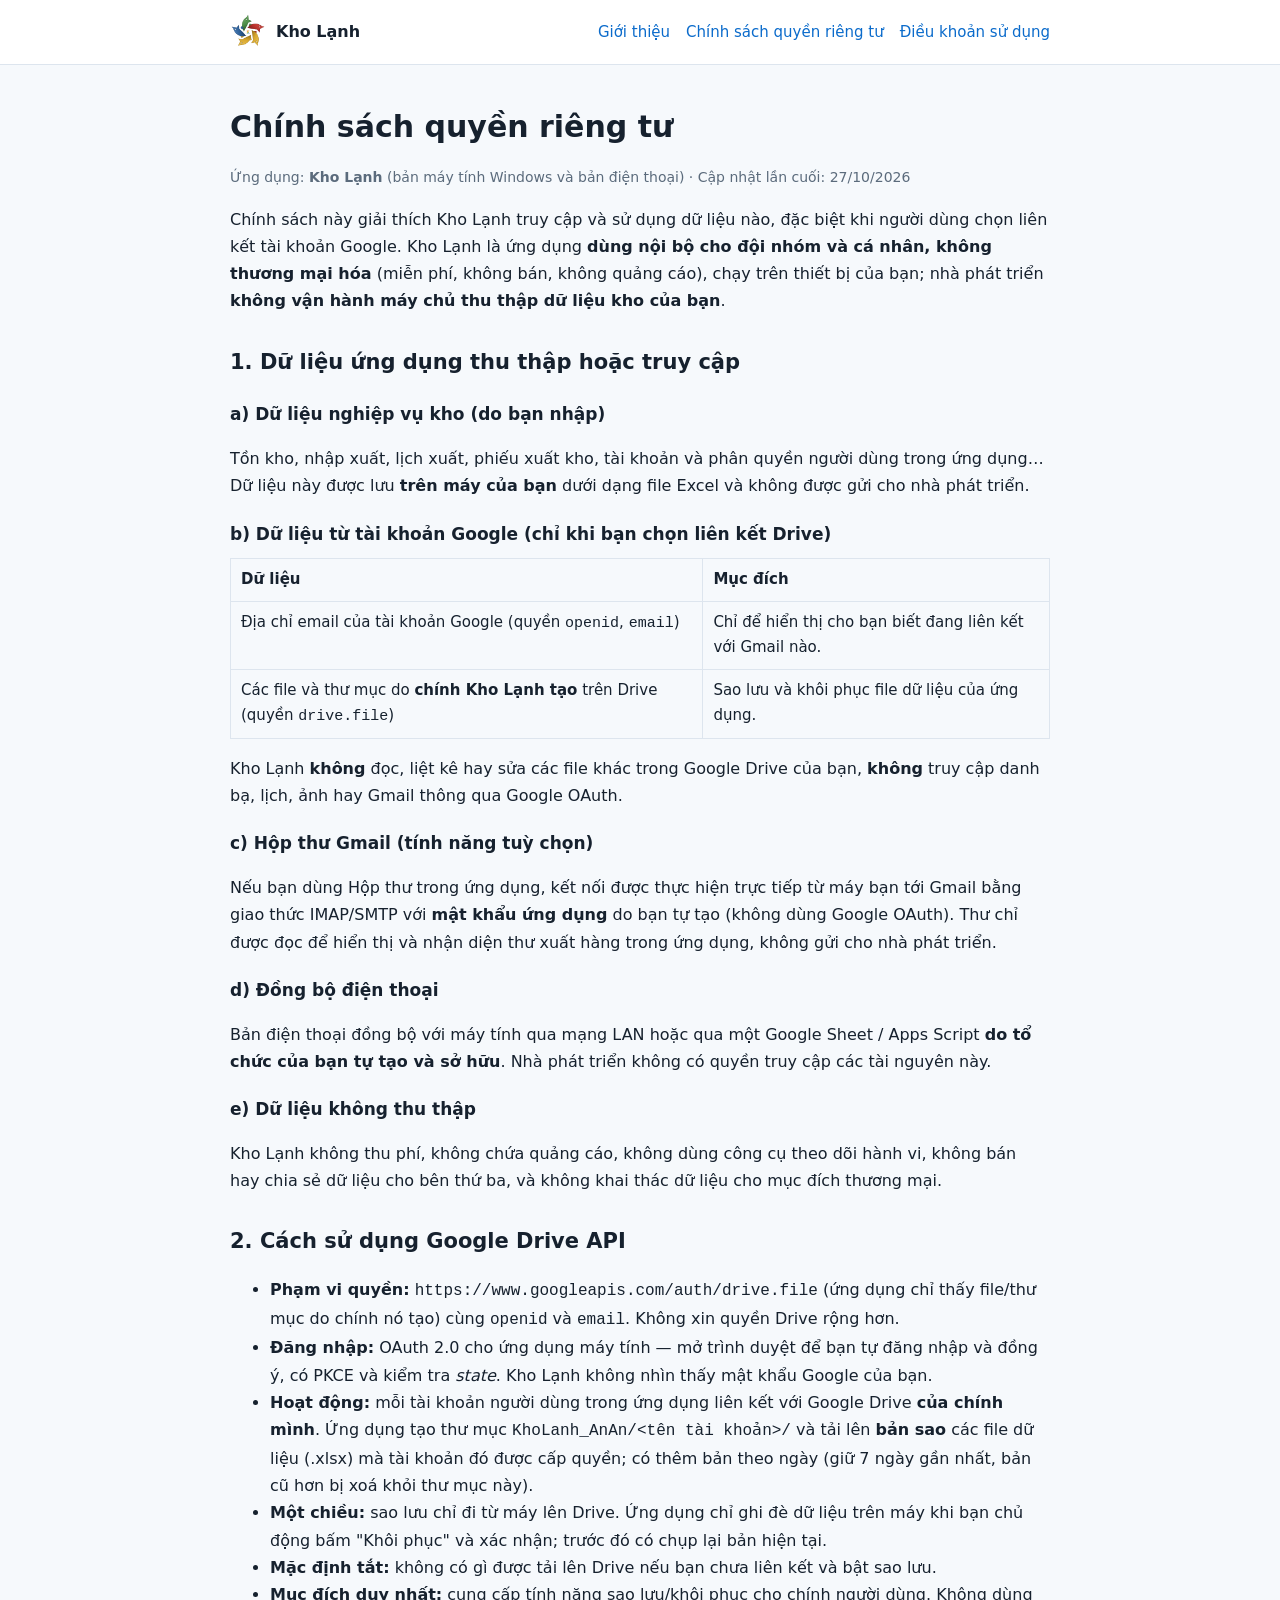
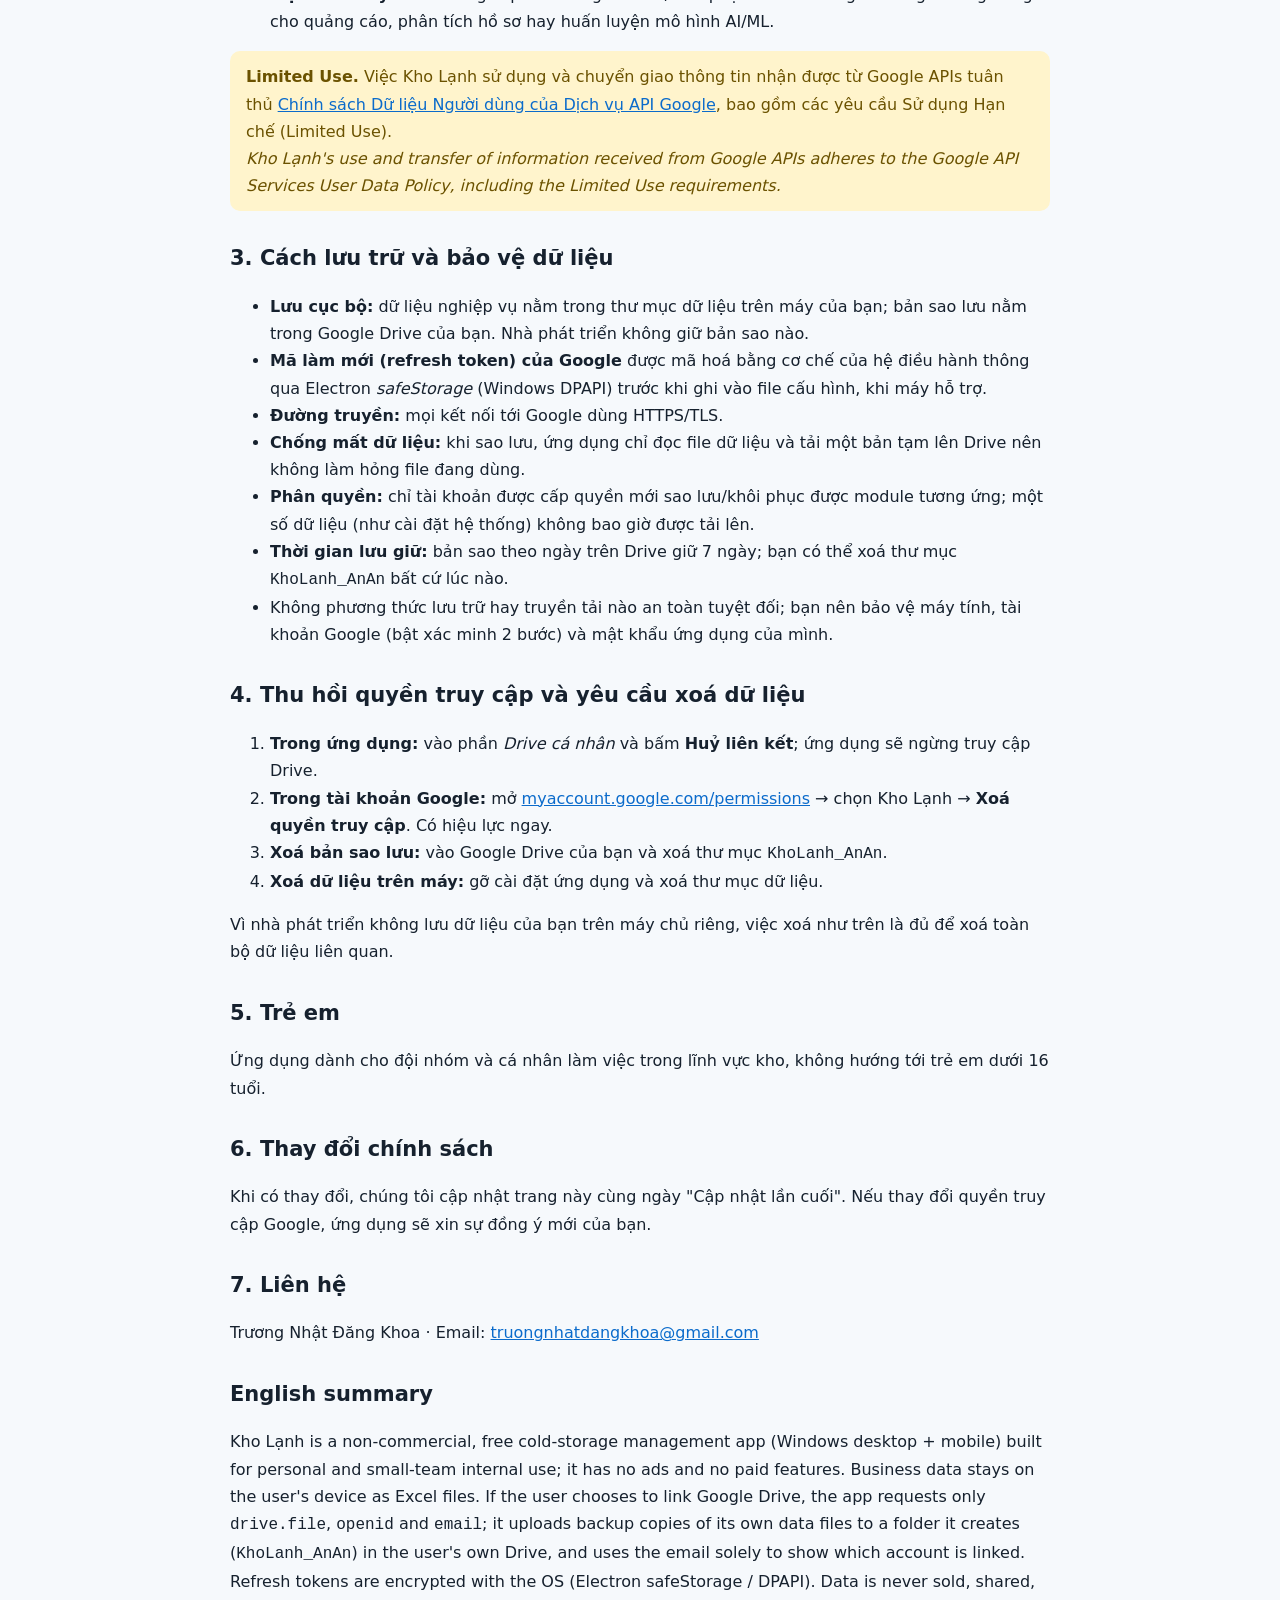
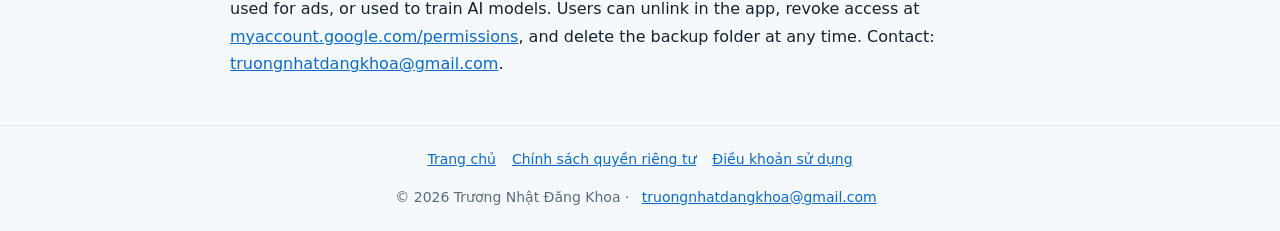
==== privacy.html @ 7b830be9 "Add files via upload" ====
<!DOCTYPE html><html lang="vi"><head><meta charset="utf-8"><meta name="viewport" content="width=device-width,initial-scale=1"><link rel="icon" href="icon.png"><title>Chính sách quyền riêng tư — Kho Lạnh</title><meta name="description" content="Chính sách quyền riêng tư của ứng dụng Kho Lạnh: dữ liệu thu thập, cách sử dụng Google Drive API, lưu trữ, bảo mật và thu hồi quyền truy cập."><link rel="stylesheet" href="style.css"></head><body>
<header class="top"><div class="wrap"><a class="brand" href="index.html"><img src="icon.png" alt="Logo Kho Lạnh">Kho Lạnh</a><nav><a href="index.html">Giới thiệu</a><a href="privacy.html">Chính sách quyền riêng tư</a><a href="terms.html">Điều khoản sử dụng</a></nav></div></header>
<main class="wrap">
<h1>Chính sách quyền riêng tư</h1>
<p class="meta">Ứng dụng: <b>Kho Lạnh</b> (bản máy tính Windows và bản điện thoại) · Cập nhật lần cuối: 27/10/2026</p>
<p>Chính sách này giải thích Kho Lạnh truy cập và sử dụng dữ liệu nào, đặc biệt khi người dùng chọn liên kết tài khoản Google. Kho Lạnh là ứng dụng <b>dùng nội bộ cho đội nhóm và cá nhân, không thương mại hóa</b> (miễn phí, không bán, không quảng cáo), chạy trên thiết bị của bạn; nhà phát triển <b>không vận hành máy chủ thu thập dữ liệu kho của bạn</b>.</p>

<h2>1. Dữ liệu ứng dụng thu thập hoặc truy cập</h2>
<h3>a) Dữ liệu nghiệp vụ kho (do bạn nhập)</h3>
<p>Tồn kho, nhập xuất, lịch xuất, phiếu xuất kho, tài khoản và phân quyền người dùng trong ứng dụng… Dữ liệu này được lưu <b>trên máy của bạn</b> dưới dạng file Excel và không được gửi cho nhà phát triển.</p>
<h3>b) Dữ liệu từ tài khoản Google (chỉ khi bạn chọn liên kết Drive)</h3>
<table><tr><th>Dữ liệu</th><th>Mục đích</th></tr>
<tr><td>Địa chỉ email của tài khoản Google (quyền <code>openid</code>, <code>email</code>)</td><td>Chỉ để hiển thị cho bạn biết đang liên kết với Gmail nào.</td></tr>
<tr><td>Các file và thư mục do <b>chính Kho Lạnh tạo</b> trên Drive (quyền <code>drive.file</code>)</td><td>Sao lưu và khôi phục file dữ liệu của ứng dụng.</td></tr></table>
<p>Kho Lạnh <b>không</b> đọc, liệt kê hay sửa các file khác trong Google Drive của bạn, <b>không</b> truy cập danh bạ, lịch, ảnh hay Gmail thông qua Google OAuth.</p>
<h3>c) Hộp thư Gmail (tính năng tuỳ chọn)</h3>
<p>Nếu bạn dùng Hộp thư trong ứng dụng, kết nối được thực hiện trực tiếp từ máy bạn tới Gmail bằng giao thức IMAP/SMTP với <b>mật khẩu ứng dụng</b> do bạn tự tạo (không dùng Google OAuth). Thư chỉ được đọc để hiển thị và nhận diện thư xuất hàng trong ứng dụng, không gửi cho nhà phát triển.</p>
<h3>d) Đồng bộ điện thoại</h3>
<p>Bản điện thoại đồng bộ với máy tính qua mạng LAN hoặc qua một Google Sheet / Apps Script <b>do tổ chức của bạn tự tạo và sở hữu</b>. Nhà phát triển không có quyền truy cập các tài nguyên này.</p>
<h3>e) Dữ liệu không thu thập</h3>
<p>Kho Lạnh không thu phí, không chứa quảng cáo, không dùng công cụ theo dõi hành vi, không bán hay chia sẻ dữ liệu cho bên thứ ba, và không khai thác dữ liệu cho mục đích thương mại.</p>

<h2>2. Cách sử dụng Google Drive API</h2>
<ul>
<li><b>Phạm vi quyền:</b> <code>https://www.googleapis.com/auth/drive.file</code> (ứng dụng chỉ thấy file/thư mục do chính nó tạo) cùng <code>openid</code> và <code>email</code>. Không xin quyền Drive rộng hơn.</li>
<li><b>Đăng nhập:</b> OAuth 2.0 cho ứng dụng máy tính — mở trình duyệt để bạn tự đăng nhập và đồng ý, có PKCE và kiểm tra <i>state</i>. Kho Lạnh không nhìn thấy mật khẩu Google của bạn.</li>
<li><b>Hoạt động:</b> mỗi tài khoản người dùng trong ứng dụng liên kết với Google Drive <b>của chính mình</b>. Ứng dụng tạo thư mục <code>KhoLanh_AnAn/&lt;tên tài khoản&gt;/</code> và tải lên <b>bản sao</b> các file dữ liệu (.xlsx) mà tài khoản đó được cấp quyền; có thêm bản theo ngày (giữ 7 ngày gần nhất, bản cũ hơn bị xoá khỏi thư mục này).</li>
<li><b>Một chiều:</b> sao lưu chỉ đi từ máy lên Drive. Ứng dụng chỉ ghi đè dữ liệu trên máy khi bạn chủ động bấm "Khôi phục" và xác nhận; trước đó có chụp lại bản hiện tại.</li>
<li><b>Mặc định tắt:</b> không có gì được tải lên Drive nếu bạn chưa liên kết và bật sao lưu.</li>
<li><b>Mục đích duy nhất:</b> cung cấp tính năng sao lưu/khôi phục cho chính người dùng. Không dùng cho quảng cáo, phân tích hồ sơ hay huấn luyện mô hình AI/ML.</li>
</ul>
<div class="note"><b>Limited Use.</b> Việc Kho Lạnh sử dụng và chuyển giao thông tin nhận được từ Google APIs tuân thủ <a href="https://developers.google.com/terms/api-services-user-data-policy#additional_requirements_for_specific_api_scopes">Chính sách Dữ liệu Người dùng của Dịch vụ API Google</a>, bao gồm các yêu cầu Sử dụng Hạn chế (Limited Use).<br><i>Kho Lạnh's use and transfer of information received from Google APIs adheres to the Google API Services User Data Policy, including the Limited Use requirements.</i></div>

<h2>3. Cách lưu trữ và bảo vệ dữ liệu</h2>
<ul>
<li><b>Lưu cục bộ:</b> dữ liệu nghiệp vụ nằm trong thư mục dữ liệu trên máy của bạn; bản sao lưu nằm trong Google Drive của bạn. Nhà phát triển không giữ bản sao nào.</li>
<li><b>Mã làm mới (refresh token) của Google</b> được mã hoá bằng cơ chế của hệ điều hành thông qua Electron <i>safeStorage</i> (Windows DPAPI) trước khi ghi vào file cấu hình, khi máy hỗ trợ.</li>
<li><b>Đường truyền:</b> mọi kết nối tới Google dùng HTTPS/TLS.</li>
<li><b>Chống mất dữ liệu:</b> khi sao lưu, ứng dụng chỉ đọc file dữ liệu và tải một bản tạm lên Drive nên không làm hỏng file đang dùng.</li>
<li><b>Phân quyền:</b> chỉ tài khoản được cấp quyền mới sao lưu/khôi phục được module tương ứng; một số dữ liệu (như cài đặt hệ thống) không bao giờ được tải lên.</li>
<li><b>Thời gian lưu giữ:</b> bản sao theo ngày trên Drive giữ 7 ngày; bạn có thể xoá thư mục <code>KhoLanh_AnAn</code> bất cứ lúc nào.</li>
<li>Không phương thức lưu trữ hay truyền tải nào an toàn tuyệt đối; bạn nên bảo vệ máy tính, tài khoản Google (bật xác minh 2 bước) và mật khẩu ứng dụng của mình.</li>
</ul>

<h2>4. Thu hồi quyền truy cập và yêu cầu xoá dữ liệu</h2>
<ol>
<li><b>Trong ứng dụng:</b> vào phần <i>Drive cá nhân</i> và bấm <b>Huỷ liên kết</b>; ứng dụng sẽ ngừng truy cập Drive.</li>
<li><b>Trong tài khoản Google:</b> mở <a href="https://myaccount.google.com/permissions">myaccount.google.com/permissions</a> → chọn Kho Lạnh → <b>Xoá quyền truy cập</b>. Có hiệu lực ngay.</li>
<li><b>Xoá bản sao lưu:</b> vào Google Drive của bạn và xoá thư mục <code>KhoLanh_AnAn</code>.</li>
<li><b>Xoá dữ liệu trên máy:</b> gỡ cài đặt ứng dụng và xoá thư mục dữ liệu.</li>
</ol>
<p>Vì nhà phát triển không lưu dữ liệu của bạn trên máy chủ riêng, việc xoá như trên là đủ để xoá toàn bộ dữ liệu liên quan.</p>

<h2>5. Trẻ em</h2><p>Ứng dụng dành cho đội nhóm và cá nhân làm việc trong lĩnh vực kho, không hướng tới trẻ em dưới 16 tuổi.</p>
<h2>6. Thay đổi chính sách</h2><p>Khi có thay đổi, chúng tôi cập nhật trang này cùng ngày "Cập nhật lần cuối". Nếu thay đổi quyền truy cập Google, ứng dụng sẽ xin sự đồng ý mới của bạn.</p>
<h2>7. Liên hệ</h2>
<p>Trương Nhật Đăng Khoa · Email: <a href="mailto:truongnhatdangkhoa@gmail.com">truongnhatdangkhoa@gmail.com</a></p>

<h2>English summary</h2>
<p>Kho Lạnh is a non-commercial, free cold-storage management app (Windows desktop + mobile) built for personal and small-team internal use; it has no ads and no paid features. Business data stays on the user's device as Excel files. If the user chooses to link Google Drive, the app requests only <code>drive.file</code>, <code>openid</code> and <code>email</code>; it uploads backup copies of its own data files to a folder it creates (<code>KhoLanh_AnAn</code>) in the user's own Drive, and uses the email solely to show which account is linked. Refresh tokens are encrypted with the OS (Electron safeStorage / DPAPI). Data is never sold, shared, used for ads, or used to train AI models. Users can unlink in the app, revoke access at <a href="https://myaccount.google.com/permissions">myaccount.google.com/permissions</a>, and delete the backup folder at any time. Contact: <a href="mailto:truongnhatdangkhoa@gmail.com">truongnhatdangkhoa@gmail.com</a>.</p>
</main>
<footer><div class="wrap"><a href="index.html">Trang chủ</a><a href="privacy.html">Chính sách quyền riêng tư</a><a href="terms.html">Điều khoản sử dụng</a><p>© 2026 Trương Nhật Đăng Khoa · <a href="mailto:truongnhatdangkhoa@gmail.com">truongnhatdangkhoa@gmail.com</a></p></div></footer></body></html>
---- style.css ----
:root{--bg:#f6f9fc;--card:#fff;--text:#16212e;--muted:#5b6b7c;--brand:#0b6bcb;--brand2:#0a4f99;--line:#dde5ee;--warn:#fff4cc;--warnt:#6b5200}
@media(prefers-color-scheme:dark){:root{--bg:#0f1720;--card:#16212e;--text:#e8eef5;--muted:#9fb0c2;--brand:#5aa9ff;--brand2:#8cc2ff;--line:#26364a;--warn:#3a3210;--warnt:#f3df8a}}
*{box-sizing:border-box}html{scroll-behavior:smooth}
body{margin:0;font:16px/1.7 "Be Vietnam Pro",system-ui,-apple-system,"Segoe UI",Roboto,sans-serif;background:var(--bg);color:var(--text)}
a{color:var(--brand)}a:hover{color:var(--brand2)}
.wrap{max-width:860px;margin:0 auto;padding:0 20px}
header.top{background:var(--card);border-bottom:1px solid var(--line)}
header.top .wrap{display:flex;align-items:center;justify-content:space-between;gap:16px;flex-wrap:wrap;padding:14px 20px}
.brand{display:flex;align-items:center;gap:10px;font-weight:700;color:var(--text);text-decoration:none}
.brand img{width:36px;height:36px;border-radius:8px}
nav a{margin-left:16px;text-decoration:none;font-size:15px}
.hero{padding:56px 0 36px;text-align:center}
.hero img{width:96px;height:96px;border-radius:20px}
.hero h1{font-size:clamp(28px,5vw,42px);margin:16px 0 8px}
.hero p{color:var(--muted);max-width:620px;margin:0 auto}
.btn{display:inline-block;margin-top:20px;padding:10px 20px;border-radius:10px;background:var(--brand);color:#fff;text-decoration:none;font-weight:600}
.btn:hover{background:var(--brand2);color:#fff}
.card{background:var(--card);border:1px solid var(--line);border-radius:14px;padding:22px 24px;margin:18px 0}
.card h2{margin-top:0}
.grid{display:grid;grid-template-columns:repeat(auto-fit,minmax(240px,1fr));gap:14px}
.grid .card{margin:0}
main h1{font-size:30px;margin:36px 0 4px}
main h2{font-size:21px;margin:30px 0 8px}
main h3{font-size:17px;margin:20px 0 4px}
.meta{color:var(--muted);font-size:14px}
table{width:100%;border-collapse:collapse;margin:10px 0;font-size:15px}
th,td{border:1px solid var(--line);padding:8px 10px;text-align:left;vertical-align:top}
th{background:var(--bg)}
.ph{background:var(--warn);color:var(--warnt);padding:0 5px;border-radius:4px;font-weight:600}
.note{background:var(--warn);color:var(--warnt);border-radius:10px;padding:12px 16px;margin:16px 0}
footer{border-top:1px solid var(--line);margin-top:48px;padding:22px 0;color:var(--muted);font-size:14px;text-align:center}
footer a{margin:0 8px}
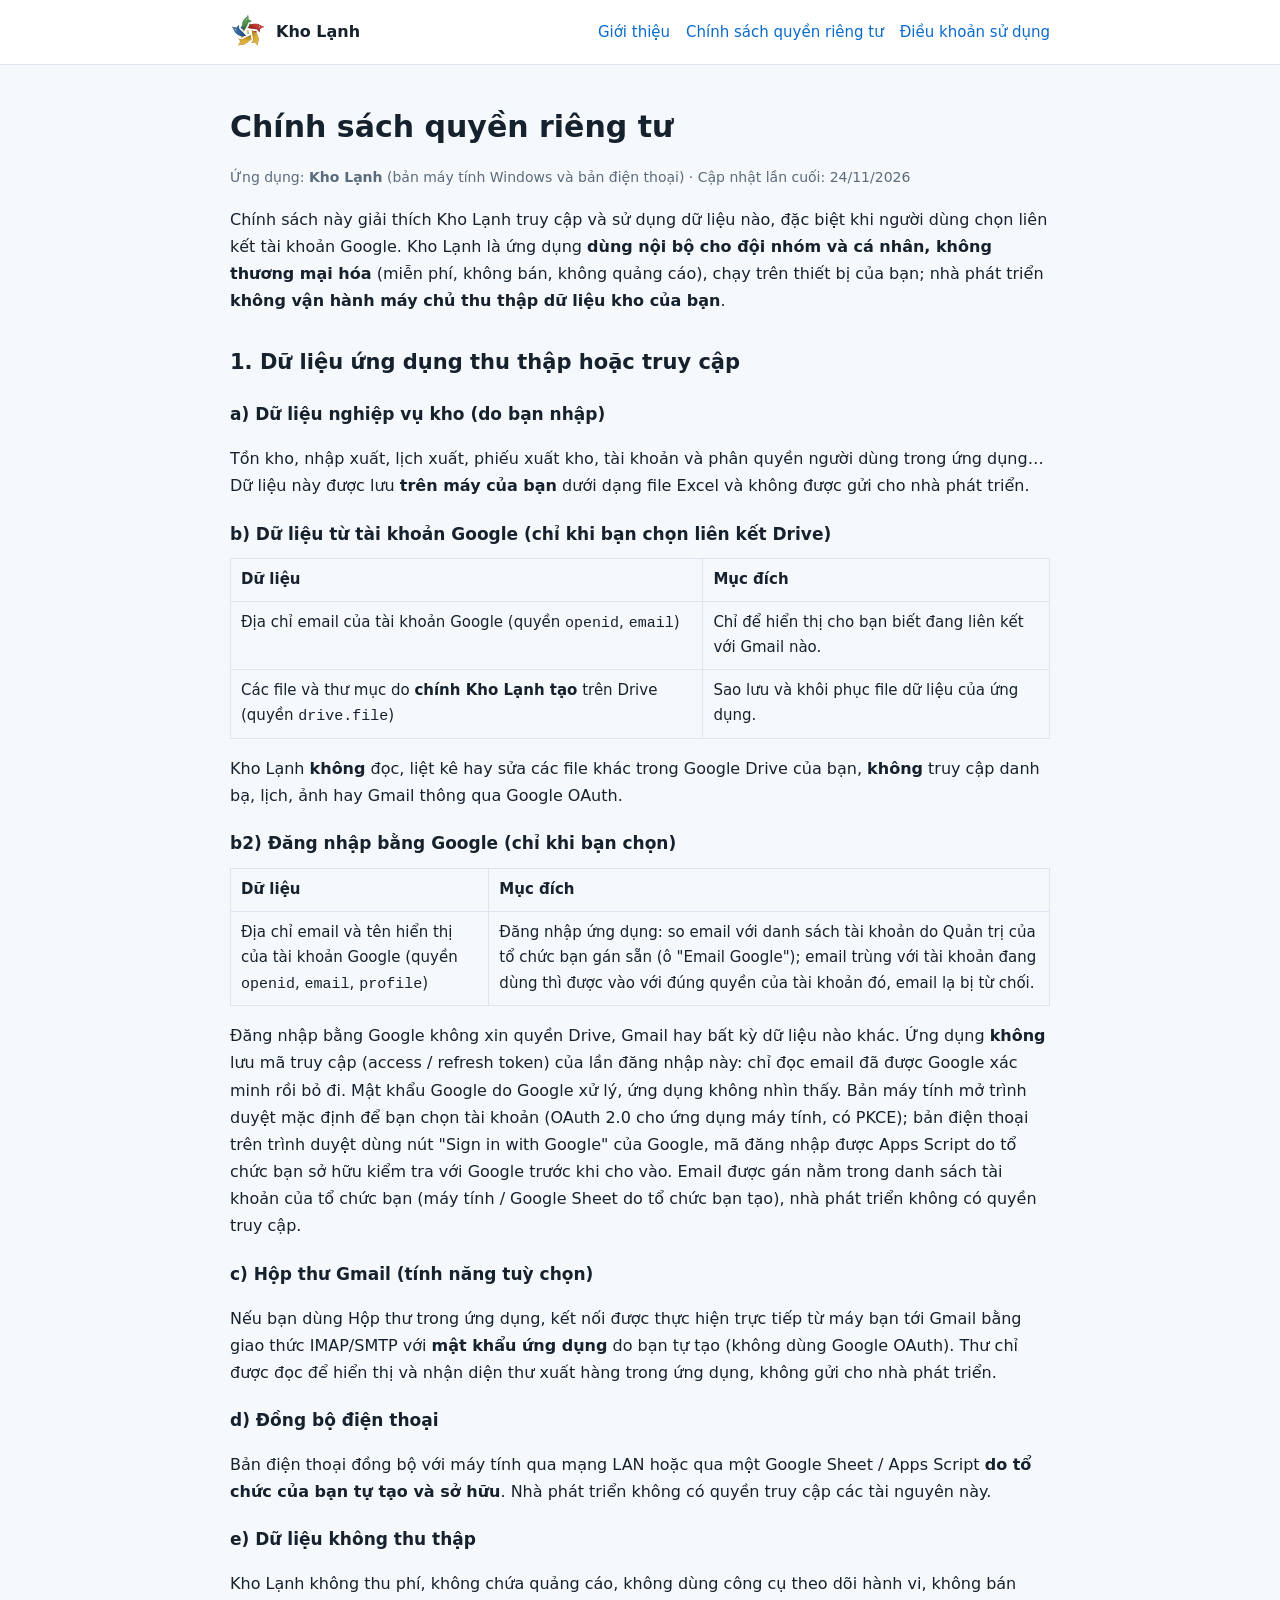
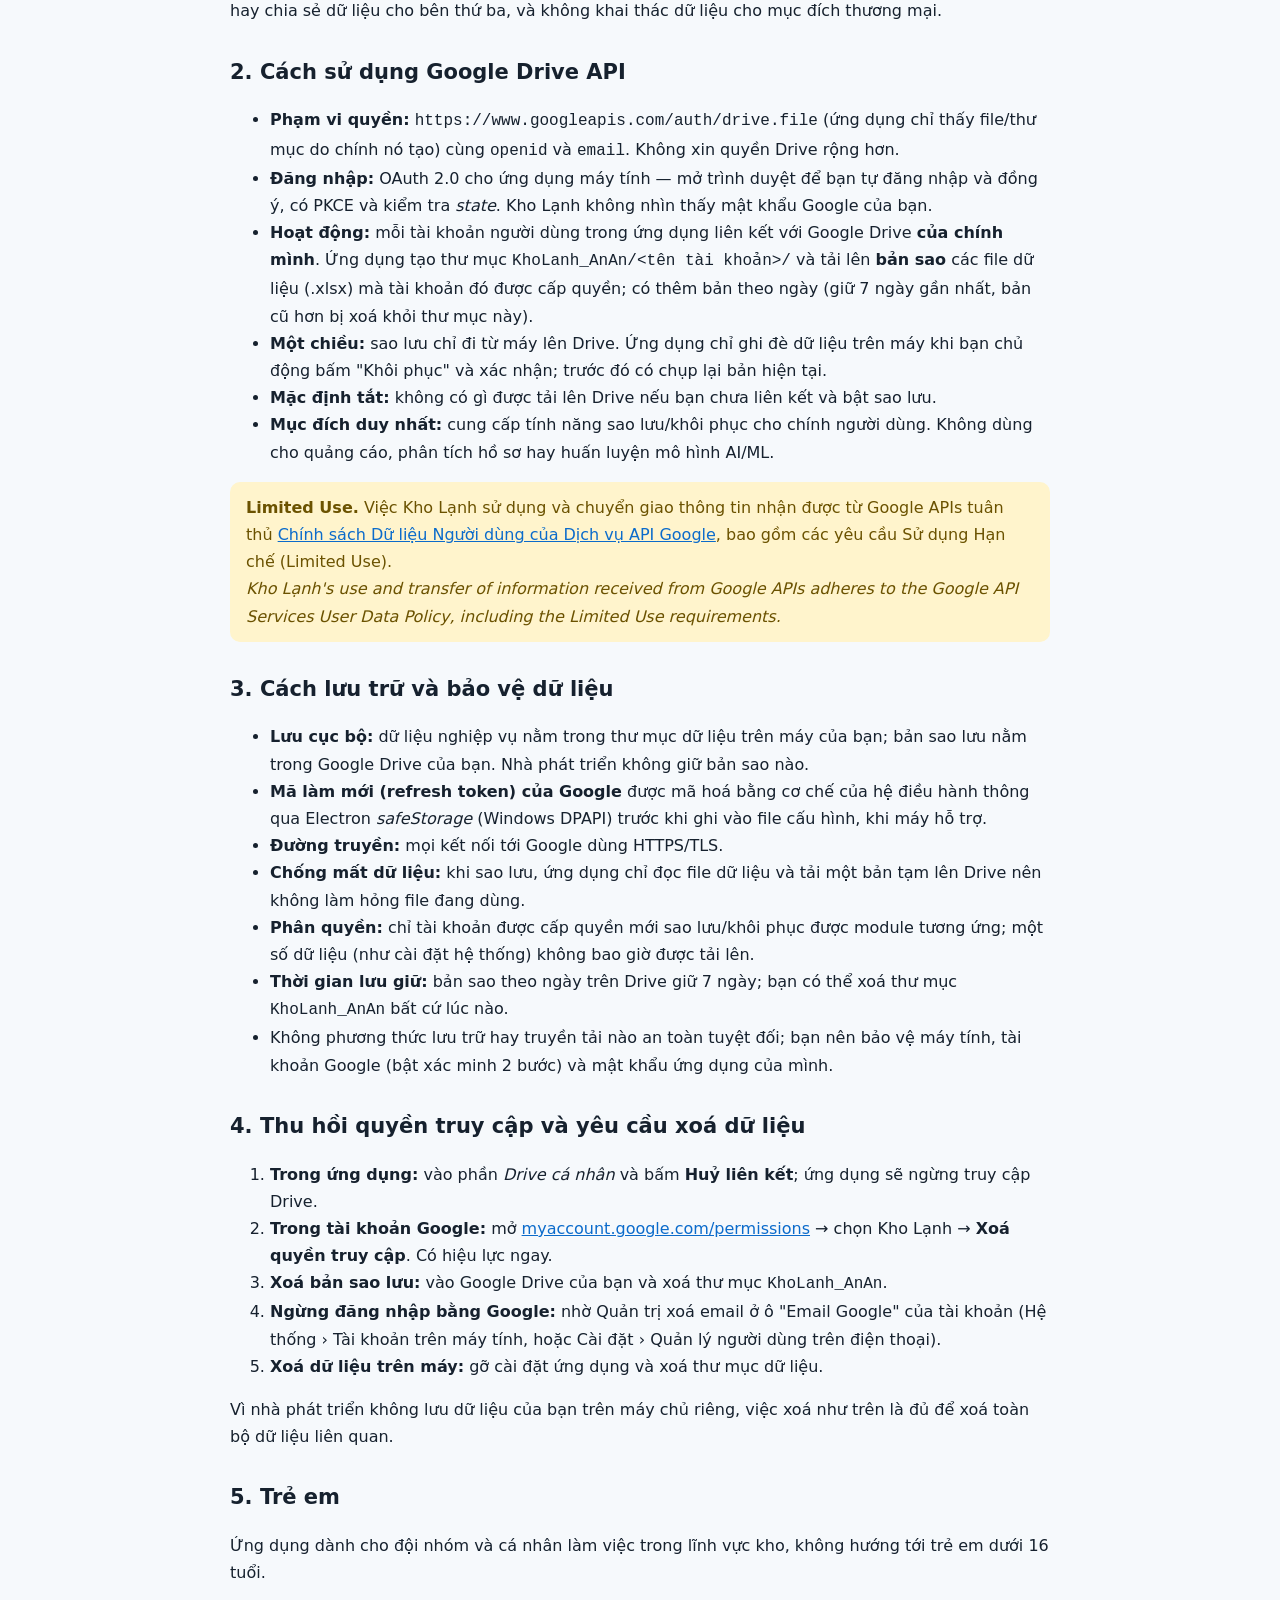
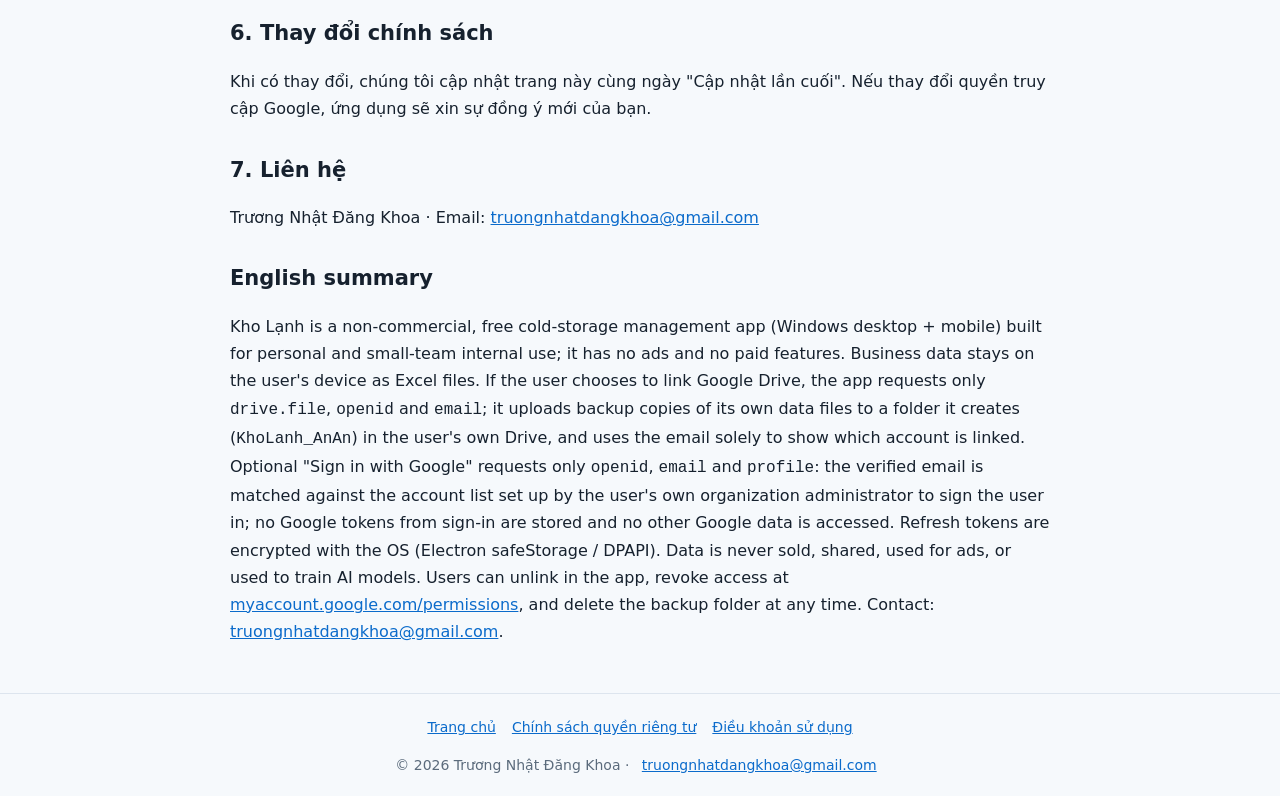
==== commit 77032af8: "Chính sách quyền riêng tư: thêm mục Đăng nhập bằng Google (openid, email, profile) Co-Authored-By: C" ====
--- a/privacy.html
+++ b/privacy.html
@@ -2,7 +2,7 @@
 <header class="top"><div class="wrap"><a class="brand" href="index.html"><img src="icon.png" alt="Logo Kho Lạnh">Kho Lạnh</a><nav><a href="index.html">Giới thiệu</a><a href="privacy.html">Chính sách quyền riêng tư</a><a href="terms.html">Điều khoản sử dụng</a></nav></div></header>
 <main class="wrap">
 <h1>Chính sách quyền riêng tư</h1>
-<p class="meta">Ứng dụng: <b>Kho Lạnh</b> (bản máy tính Windows và bản điện thoại) · Cập nhật lần cuối: 27/10/2026</p>
+<p class="meta">Ứng dụng: <b>Kho Lạnh</b> (bản máy tính Windows và bản điện thoại) · Cập nhật lần cuối: 24/11/2026</p>
 <p>Chính sách này giải thích Kho Lạnh truy cập và sử dụng dữ liệu nào, đặc biệt khi người dùng chọn liên kết tài khoản Google. Kho Lạnh là ứng dụng <b>dùng nội bộ cho đội nhóm và cá nhân, không thương mại hóa</b> (miễn phí, không bán, không quảng cáo), chạy trên thiết bị của bạn; nhà phát triển <b>không vận hành máy chủ thu thập dữ liệu kho của bạn</b>.</p>
 
 <h2>1. Dữ liệu ứng dụng thu thập hoặc truy cập</h2>
@@ -13,6 +13,10 @@
 <tr><td>Địa chỉ email của tài khoản Google (quyền <code>openid</code>, <code>email</code>)</td><td>Chỉ để hiển thị cho bạn biết đang liên kết với Gmail nào.</td></tr>
 <tr><td>Các file và thư mục do <b>chính Kho Lạnh tạo</b> trên Drive (quyền <code>drive.file</code>)</td><td>Sao lưu và khôi phục file dữ liệu của ứng dụng.</td></tr></table>
 <p>Kho Lạnh <b>không</b> đọc, liệt kê hay sửa các file khác trong Google Drive của bạn, <b>không</b> truy cập danh bạ, lịch, ảnh hay Gmail thông qua Google OAuth.</p>
+<h3>b2) Đăng nhập bằng Google (chỉ khi bạn chọn)</h3>
+<table><tr><th>Dữ liệu</th><th>Mục đích</th></tr>
+<tr><td>Địa chỉ email và tên hiển thị của tài khoản Google (quyền <code>openid</code>, <code>email</code>, <code>profile</code>)</td><td>Đăng nhập ứng dụng: so email với danh sách tài khoản do Quản trị của tổ chức bạn gán sẵn (ô "Email Google"); email trùng với tài khoản đang dùng thì được vào với đúng quyền của tài khoản đó, email lạ bị từ chối.</td></tr></table>
+<p>Đăng nhập bằng Google không xin quyền Drive, Gmail hay bất kỳ dữ liệu nào khác. Ứng dụng <b>không</b> lưu mã truy cập (access / refresh token) của lần đăng nhập này: chỉ đọc email đã được Google xác minh rồi bỏ đi. Mật khẩu Google do Google xử lý, ứng dụng không nhìn thấy. Bản máy tính mở trình duyệt mặc định để bạn chọn tài khoản (OAuth 2.0 cho ứng dụng máy tính, có PKCE); bản điện thoại trên trình duyệt dùng nút "Sign in with Google" của Google, mã đăng nhập được Apps Script do tổ chức bạn sở hữu kiểm tra với Google trước khi cho vào. Email được gán nằm trong danh sách tài khoản của tổ chức bạn (máy tính / Google Sheet do tổ chức bạn tạo), nhà phát triển không có quyền truy cập.</p>
 <h3>c) Hộp thư Gmail (tính năng tuỳ chọn)</h3>
 <p>Nếu bạn dùng Hộp thư trong ứng dụng, kết nối được thực hiện trực tiếp từ máy bạn tới Gmail bằng giao thức IMAP/SMTP với <b>mật khẩu ứng dụng</b> do bạn tự tạo (không dùng Google OAuth). Thư chỉ được đọc để hiển thị và nhận diện thư xuất hàng trong ứng dụng, không gửi cho nhà phát triển.</p>
 <h3>d) Đồng bộ điện thoại</h3>
@@ -47,6 +51,7 @@
 <li><b>Trong ứng dụng:</b> vào phần <i>Drive cá nhân</i> và bấm <b>Huỷ liên kết</b>; ứng dụng sẽ ngừng truy cập Drive.</li>
 <li><b>Trong tài khoản Google:</b> mở <a href="https://myaccount.google.com/permissions">myaccount.google.com/permissions</a> → chọn Kho Lạnh → <b>Xoá quyền truy cập</b>. Có hiệu lực ngay.</li>
 <li><b>Xoá bản sao lưu:</b> vào Google Drive của bạn và xoá thư mục <code>KhoLanh_AnAn</code>.</li>
+<li><b>Ngừng đăng nhập bằng Google:</b> nhờ Quản trị xoá email ở ô "Email Google" của tài khoản (Hệ thống › Tài khoản trên máy tính, hoặc Cài đặt › Quản lý người dùng trên điện thoại).</li>
 <li><b>Xoá dữ liệu trên máy:</b> gỡ cài đặt ứng dụng và xoá thư mục dữ liệu.</li>
 </ol>
 <p>Vì nhà phát triển không lưu dữ liệu của bạn trên máy chủ riêng, việc xoá như trên là đủ để xoá toàn bộ dữ liệu liên quan.</p>
@@ -57,6 +62,6 @@
 <p>Trương Nhật Đăng Khoa · Email: <a href="mailto:truongnhatdangkhoa@gmail.com">truongnhatdangkhoa@gmail.com</a></p>
 
 <h2>English summary</h2>
-<p>Kho Lạnh is a non-commercial, free cold-storage management app (Windows desktop + mobile) built for personal and small-team internal use; it has no ads and no paid features. Business data stays on the user's device as Excel files. If the user chooses to link Google Drive, the app requests only <code>drive.file</code>, <code>openid</code> and <code>email</code>; it uploads backup copies of its own data files to a folder it creates (<code>KhoLanh_AnAn</code>) in the user's own Drive, and uses the email solely to show which account is linked. Refresh tokens are encrypted with the OS (Electron safeStorage / DPAPI). Data is never sold, shared, used for ads, or used to train AI models. Users can unlink in the app, revoke access at <a href="https://myaccount.google.com/permissions">myaccount.google.com/permissions</a>, and delete the backup folder at any time. Contact: <a href="mailto:truongnhatdangkhoa@gmail.com">truongnhatdangkhoa@gmail.com</a>.</p>
+<p>Kho Lạnh is a non-commercial, free cold-storage management app (Windows desktop + mobile) built for personal and small-team internal use; it has no ads and no paid features. Business data stays on the user's device as Excel files. If the user chooses to link Google Drive, the app requests only <code>drive.file</code>, <code>openid</code> and <code>email</code>; it uploads backup copies of its own data files to a folder it creates (<code>KhoLanh_AnAn</code>) in the user's own Drive, and uses the email solely to show which account is linked. Optional "Sign in with Google" requests only <code>openid</code>, <code>email</code> and <code>profile</code>: the verified email is matched against the account list set up by the user's own organization administrator to sign the user in; no Google tokens from sign-in are stored and no other Google data is accessed. Refresh tokens are encrypted with the OS (Electron safeStorage / DPAPI). Data is never sold, shared, used for ads, or used to train AI models. Users can unlink in the app, revoke access at <a href="https://myaccount.google.com/permissions">myaccount.google.com/permissions</a>, and delete the backup folder at any time. Contact: <a href="mailto:truongnhatdangkhoa@gmail.com">truongnhatdangkhoa@gmail.com</a>.</p>
 </main>
 <footer><div class="wrap"><a href="index.html">Trang chủ</a><a href="privacy.html">Chính sách quyền riêng tư</a><a href="terms.html">Điều khoản sử dụng</a><p>© 2026 Trương Nhật Đăng Khoa · <a href="mailto:truongnhatdangkhoa@gmail.com">truongnhatdangkhoa@gmail.com</a></p></div></footer></body></html>
